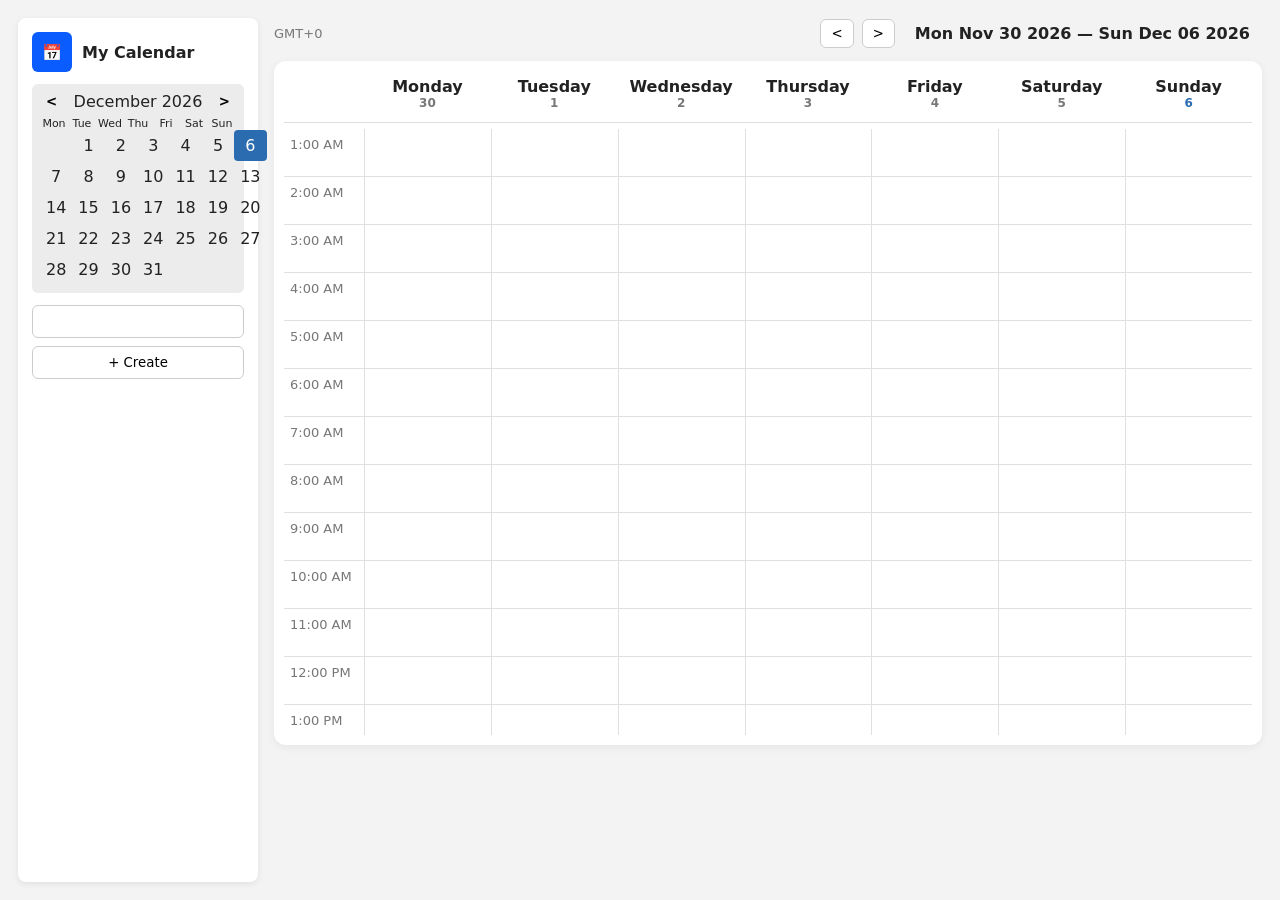
==== index.html @ 42b1e0f1 "ADDED WHOLE SYSTEM HTML, CSS, JS" ====
<!doctype html>
<html lang="en">
<head>
  <meta charset="utf-8" />
  <meta name="viewport" content="width=device-width,initial-scale=1" />
  <title>Weekly Calendar — Repeat Full</title>
  <link rel="stylesheet" href="style.css" />
  <link rel="shortcut icon" href="image.png" type="image/x-icon">
</head>
<body>
  <div class="app">
    <aside class="left">
      <div class="brand">
        <div class="logo">📅</div>
        <div class="title">My Calendar</div>
      </div>

      <div class="mini">
        <div class="mini-header">
          <button id="miniPrev">&lt;</button>
          <div id="miniMonthLabel"></div>
          <button id="miniNext">&gt;</button>
        </div>
        <div id="miniCal" class="mini-grid"></div>
      </div>

      <div class="left-controls">
        <button id="todayBtn" class="primary">Today</button>
        <button id="createBtn">+ Create</button>
      </div>
    </aside>

    <main class="main">
      <div class="topbar">
        <div class="tz">GMT+<span id="tzOffset"></span></div>
        <div class="nav">
          <button id="prevWeek">&lt;</button>
          <button id="nextWeek">&gt;</button>
          <div id="weekLabel" class="weekLabel"></div>
        </div>
      </div>

      <div class="weektable">
        <div class="weekheader" id="weekHeader"></div>
        <div class="gridcontainer" id="gridContainer"></div>
      </div>
    </main>
  </div>

  <!-- Popup -->
  <div id="popup" class="popup hidden" role="dialog" aria-modal="true">
    <h3 id="popupTitle">Create event</h3>

    <label>Title</label>
    <input id="evTitle" type="text" placeholder="Event title">

    <label>Original Date (anchor)</label>
    <input id="evDate" type="date">

    <div class="time-row">
      <div>
        <label>Start</label>
        <input id="evStart" type="time">
      </div>
      <div>
        <label>End</label>
        <input id="evEnd" type="time">
      </div>
    </div>

    <label>Repeat</label>
    <select id="evRepeat">
      <option value="none">Does not repeat</option>
      <option value="daily">Daily</option>
      <option value="weekly">Weekly</option>
      <option value="biweekly">Every 2 weeks</option>
      <option value="monthly">Monthly</option>
      <option value="yearly">Yearly</option>
      <option value="custom">Custom...</option>
    </select>

    <div id="customRow" class="hidden">
      <label>Custom interval</label>
      <input id="customInterval" type="number" min="1" value="1" style="width:64px">
      <select id="customUnit">
        <option value="days">days</option>
        <option value="weeks">weeks</option>
        <option value="months">months</option>
        <option value="years">years</option>
      </select>
    </div>

    <label>Notify before</label>
    <select id="evNotify">
      <option value="0">At time</option>
      <option value="5">5 minutes</option>
      <option value="10">10 minutes</option>
      <option value="30">30 minutes</option>
      <option value="60">1 hour</option>
    </select>

    <div class="popup-actions">
      <button id="saveEv" class="primary">Save</button>
      <button id="cancelEv">Cancel</button>
    </div>
  </div>

  <script src="script.js"></script>
</body>
</html>
---- style.css ----
:root{
  --bg:#f3f3f3; --panel:#ececec; --accent:#2b6cb0; --text:#222;
  --muted:#777; --card:#fff; --danger:#d9534f;
}

*{box-sizing:border-box;font-family:system-ui,-apple-system,Segoe UI,Roboto,"Helvetica Neue",Arial}
body{margin:0;background:var(--bg);color:var(--text);height:100vh;display:flex;align-items:stretch}
.app{display:flex;flex:1;gap:16px;padding:18px}

/* LEFT */
.left{width:240px;background:var(--card);border-radius:8px;padding:14px;box-shadow:0 2px 6px rgba(0,0,0,0.08)}
.brand{display:flex;align-items:center;gap:10px;margin-bottom:12px}
.logo{width:40px;height:40px;border-radius:6px;background:#0b5cff;color:#fff;display:flex;align-items:center;justify-content:center;font-weight:700}
.title{font-weight:700}
.mini{background:var(--panel);padding:8px;border-radius:6px}
.mini-header{display:flex;align-items:center;justify-content:space-between;margin-bottom:6px}
.mini-header button{background:transparent;border:none;cursor:pointer;font-weight:700}
.mini-grid{display:contents;grid-template-columns:repeat(7,1fr);gap:4px;padding:6px}
.mini-grid .mini-day{padding:6px;text-align:center;border-radius:4px;cursor:pointer}
.mini-grid .mini-day.today{background:var(--accent);color:#fff}
.left-controls{margin-top:12px;display:flex;flex-direction:column;gap:8px}
.left-controls button{padding:8px;border-radius:6px;border:1px solid #ccc;background:white;cursor:pointer}
.primary{background:var(--accent);color:#fff;border:none}

/* MAIN */
.main{flex:1;display:flex;flex-direction:column}
.topbar{display:flex;align-items:center;justify-content:space-between;margin-bottom:12px}
.tz{font-size:13px;color:var(--muted)}
.nav{display:flex;align-items:center;gap:8px}
.nav button{padding:6px 10px;border-radius:6px;border:1px solid #ccc;background:white;cursor:pointer}
.weekLabel{font-weight:700;background:transparent;padding:6px 12px;border-radius:6px}

/* week header */
.weektable{background:var(--card);border-radius:12px;padding:10px;box-shadow:0 2px 10px rgba(0,0,0,0.06)}
.weekheader{display:grid;grid-template-columns:80px repeat(7,1fr);align-items:center;border-bottom:1px solid #ddd;padding-bottom:6px}
.weekheader .col{padding:6px 8px;text-align:center;font-weight:700}
.weekheader .col .date{display:block;font-size:12px;color:var(--muted);font-weight:600}
.weekheader .col.today .date{color:var(--accent)}

/* grid */
.gridcontainer{display:grid;grid-template-columns:80px repeat(7,1fr);position:relative;overflow:auto;height:68vh;padding-top:6px}
.hour-label{border-bottom:1px solid #e0e0e0;padding:8px 6px;height:48px;font-size:13px;color:var(--muted)}
.day-cell{border-left:1px solid #e0e0e0;border-bottom:1px solid #e0e0e0;height:48px;position:relative;background:transparent}
.hour-col{display:contents}

/* event block */
.event{
  position:absolute;
  left:6px;
  right:6px;
  background:linear-gradient(180deg,var(--accent),#1e60a8);
  color:white;padding:6px;border-radius:6px;font-size:13px;overflow:hidden;box-shadow:0 2px 6px rgba(0,0,0,0.15)
}
.event .meta{display:block;font-size:11px;color:rgba(255,255,255,0.9);margin-top:4px}
.event .del{position:absolute;top:4px;right:6px;background:transparent;border:none;color:#fff;cursor:pointer;font-size:14px}

/* popup */
.popup{position:fixed;left:50%;top:18%;transform:translateX(-50%);width:360px;background:var(--card);padding:14px;border-radius:8px;box-shadow:0 6px 20px rgba(0,0,0,0.2);z-index:60}
.popup.hidden{display:none}
.popup label{display:block;margin-top:8px;font-size:13px;color:var(--muted)}
.popup input,.popup select{width:100%;padding:8px;border-radius:6px;border:1px solid #ccc;margin-top:6px}
.time-row{display:flex;gap:8px}
.time-row > div{flex:1}
.popup-actions{display:flex;justify-content:flex-end;gap:8px;margin-top:10px}
.hidden{display:none}
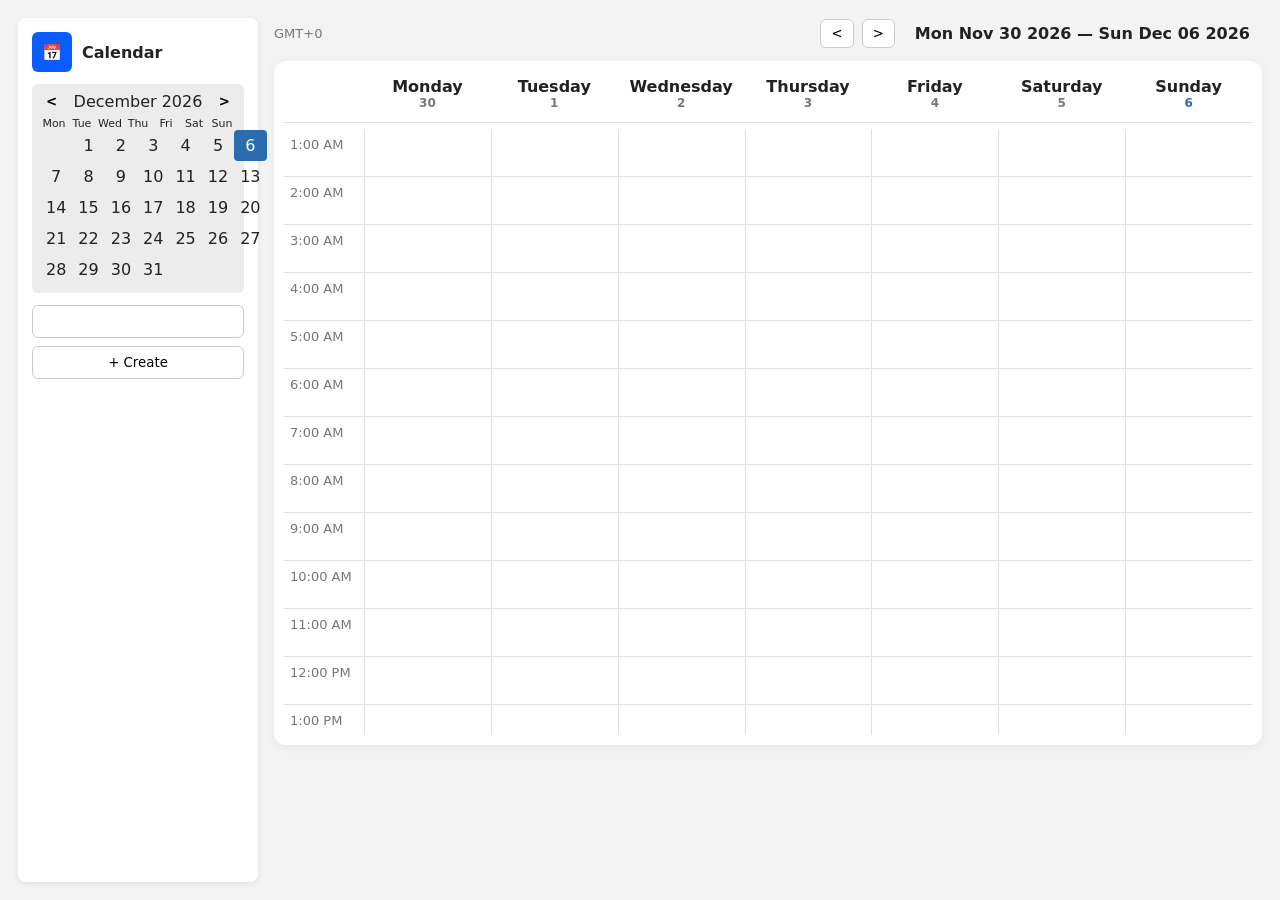
==== commit c5457560: "Added adjustments" ====
--- a/index.html
+++ b/index.html
@@ -3,7 +3,7 @@
 <head>
   <meta charset="utf-8" />
   <meta name="viewport" content="width=device-width,initial-scale=1" />
-  <title>Weekly Calendar — Repeat Full</title>
+  <title>Notified Calendar</title>
   <link rel="stylesheet" href="style.css" />
   <link rel="shortcut icon" href="image.png" type="image/x-icon">
 </head>
@@ -12,7 +12,7 @@
     <aside class="left">
       <div class="brand">
         <div class="logo">📅</div>
-        <div class="title">My Calendar</div>
+        <div class="title">Calendar</div>
       </div>
 
       <div class="mini">
